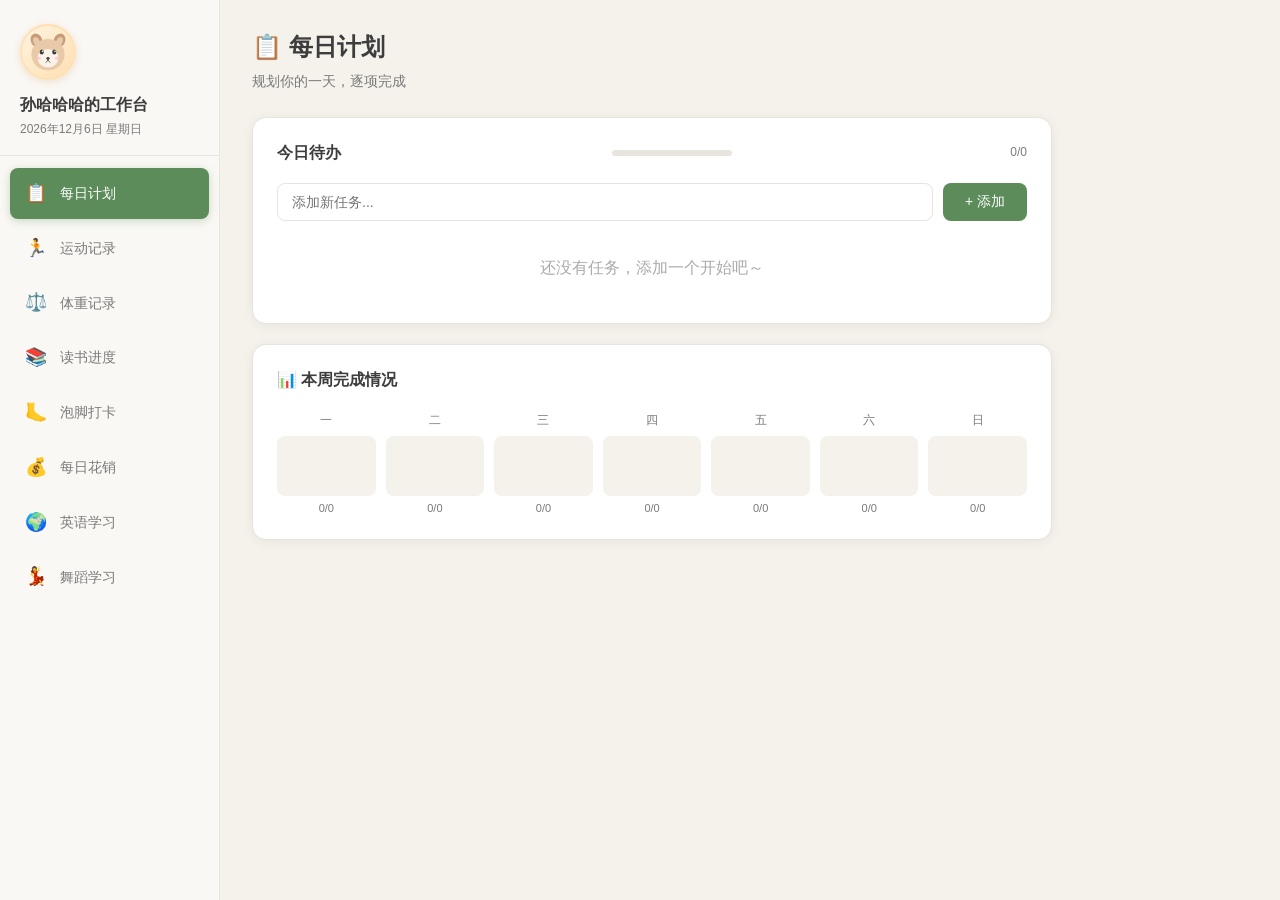
==== index.html @ b66e61d7 "🎉 孙哈哈的个人工作台 - 初始部署" ====
<!DOCTYPE html>
<html lang="zh-CN">
<head>
    <meta charset="UTF-8">
    <meta name="viewport" content="width=device-width, initial-scale=1.0">
    <meta name="theme-color" content="#5B8C5A">
    <meta name="apple-mobile-web-app-capable" content="yes">
    <meta name="apple-mobile-web-app-status-bar-style" content="default">
    <meta name="apple-mobile-web-app-title" content="孙哈哈">
    <link rel="manifest" href="manifest.json?v=4">
    <link rel="apple-touch-icon" href="[data-uri]">
    <link rel="icon" href="favicon.svg?v=4">
    <title>Workbench 孙哈哈</title>
    <link rel="stylesheet" href="style.css?v=4">
</head>
<body>
    <script>
        // 注册 Service Worker
        if ('serviceWorker' in navigator) {
            navigator.serviceWorker.register('/sw.js?v=4')
                .then(reg => console.log('SW registered'))
                .catch(err => console.log('SW error', err));
        }
    </script>
    <div class="app">
        <!-- 左侧导航 -->
        <aside class="sidebar">
            <div class="sidebar-header">
                <div class="avatar">
                    <svg viewBox="0 0 100 100" xmlns="http://www.w3.org/2000/svg" class="avatar-svg">
                        <!-- 耳朵 -->
                        <ellipse cx="28" cy="28" rx="11" ry="14" fill="#C89B7B" transform="rotate(-25 28 28)"/>
                        <ellipse cx="72" cy="28" rx="11" ry="14" fill="#C89B7B" transform="rotate(25 72 28)"/>
                        <ellipse cx="28" cy="30" rx="6" ry="9" fill="#E8C9A8" transform="rotate(-25 28 30)"/>
                        <ellipse cx="72" cy="30" rx="6" ry="9" fill="#E8C9A8" transform="rotate(25 72 30)"/>
                        <!-- 脸 -->
                        <ellipse cx="50" cy="55" rx="32" ry="30" fill="#E8C9A8"/>
                        <!-- 脸颊白毛 -->
                        <ellipse cx="50" cy="62" rx="20" ry="18" fill="#FBF3EA"/>
                        <!-- 眼睛 -->
                        <ellipse cx="38" cy="50" rx="4" ry="5" fill="#3D3D3D"/>
                        <ellipse cx="62" cy="50" rx="4" ry="5" fill="#3D3D3D"/>
                        <circle cx="39.5" cy="48.5" r="1.5" fill="#FFFFFF"/>
                        <circle cx="63.5" cy="48.5" r="1.5" fill="#FFFFFF"/>
                        <!-- 腮红 -->
                        <ellipse cx="32" cy="62" rx="5" ry="3" fill="#FFB6B6" opacity="0.6"/>
                        <ellipse cx="68" cy="62" rx="5" ry="3" fill="#FFB6B6" opacity="0.6"/>
                        <!-- 鼻子 -->
                        <ellipse cx="50" cy="62" rx="3" ry="2.5" fill="#3D3D3D"/>
                        <!-- 嘴 -->
                        <path d="M 50 64 Q 50 68 46 70" stroke="#3D3D3D" stroke-width="1.5" fill="none" stroke-linecap="round"/>
                        <path d="M 50 64 Q 50 68 54 70" stroke="#3D3D3D" stroke-width="1.5" fill="none" stroke-linecap="round"/>
                    </svg>
                </div>
                <div class="user-info">
                    <div class="user-name">孙哈哈哈的工作台</div>
                    <div class="user-date" id="currentDate"></div>
                </div>
            </div>
            <nav class="nav-menu">
                <a href="#" class="nav-item active" data-page="daily-plan">
                    <span class="nav-icon">📋</span>
                    <span class="nav-text">每日计划</span>
                </a>
                <a href="#" class="nav-item" data-page="exercise">
                    <span class="nav-icon">🏃</span>
                    <span class="nav-text">运动记录</span>
                </a>
                <a href="#" class="nav-item" data-page="weight">
                    <span class="nav-icon">⚖️</span>
                    <span class="nav-text">体重记录</span>
                </a>
                <a href="#" class="nav-item" data-page="reading">
                    <span class="nav-icon">📚</span>
                    <span class="nav-text">读书进度</span>
                </a>
                <a href="#" class="nav-item" data-page="footbath">
                    <span class="nav-icon">🦶</span>
                    <span class="nav-text">泡脚打卡</span>
                </a>
                <a href="#" class="nav-item" data-page="expense">
                    <span class="nav-icon">💰</span>
                    <span class="nav-text">每日花销</span>
                </a>
                <a href="#" class="nav-item" data-page="english">
                    <span class="nav-icon">🌍</span>
                    <span class="nav-text">英语学习</span>
                </a>
                <a href="#" class="nav-item" data-page="dance">
                    <span class="nav-icon">💃</span>
                    <span class="nav-text">舞蹈学习</span>
                </a>
            </nav>
        </aside>

        <!-- 右侧内容区 -->
        <main class="main-content">
            <!-- 每日计划 -->
            <section class="page active" id="daily-plan">
                <div class="page-header">
                    <h1>📋 每日计划</h1>
                    <p class="page-desc">规划你的一天，逐项完成</p>
                </div>
                <div class="card">
                    <div class="card-header">
                        <h3>今日待办</h3>
                        <div class="progress-bar">
                            <div class="progress-fill" id="planProgress"></div>
                        </div>
                        <span class="progress-text" id="planProgressText">0/0</span>
                    </div>
                    <div class="todo-input-row">
                        <input type="text" id="todoInput" placeholder="添加新任务..." maxlength="50">
                        <button class="btn btn-primary" onclick="addTodo()">+ 添加</button>
                    </div>
                    <ul class="todo-list" id="todoList"></ul>
                </div>
                <div class="card">
                    <div class="card-header">
                        <h3>📊 本周完成情况</h3>
                    </div>
                    <div class="week-stats" id="weekStats"></div>
                </div>
            </section>

            <!-- 运动记录 -->
            <section class="page" id="exercise">
                <div class="page-header">
                    <h1>🏃 运动记录</h1>
                    <p class="page-desc">记录每天的运动，保持健康活力</p>
                </div>
                <div class="card">
                    <div class="card-header">
                        <h3>今日运动</h3>
                    </div>
                    <div class="form-row">
                        <div class="form-group">
                            <label>运动类型</label>
                            <select id="exerciseType">
                                <option value="跑步">跑步</option>
                                <option value="瑜伽">瑜伽</option>
                                <option value="游泳">游泳</option>
                                <option value="骑行">骑行</option>
                                <option value="健身">健身</option>
                                <option value="跳绳">跳绳</option>
                                <option value="散步">散步</option>
                                <option value="其他">其他</option>
                            </select>
                        </div>
                        <div class="form-group">
                            <label>时长（分钟）</label>
                            <input type="number" id="exerciseDuration" min="1" placeholder="30">
                        </div>
                    </div>
                    <div class="form-group">
                        <label>备注</label>
                        <input type="text" id="exerciseNote" placeholder="可选：记录感受或距离...">
                    </div>
                    <button class="btn btn-primary" onclick="addExercise()">记录运动</button>
                </div>
                <div class="card">
                    <div class="card-header">
                        <h3>近期记录</h3>
                    </div>
                    <div class="exercise-list" id="exerciseList"></div>
                </div>
                <div class="card">
                    <div class="card-header">
                        <h3>📈 本周运动统计</h3>
                    </div>
                    <div class="exercise-stats" id="exerciseStats"></div>
                </div>
            </section>

            <!-- 体重记录 -->
            <section class="page" id="weight">
                <div class="page-header">
                    <h1>⚖️ 体重记录</h1>
                    <p class="page-desc">早晚体重记录，关注身体变化</p>
                </div>
                <div class="card">
                    <div class="card-header">
                        <h3>今日体重</h3>
                    </div>
                    <div class="form-row">
                        <div class="form-group">
                            <label>早晨体重（kg）</label>
                            <input type="number" id="morningWeight" step="0.1" placeholder="如：55.5">
                        </div>
                        <div class="form-group">
                            <label>晚上体重（kg）</label>
                            <input type="number" id="eveningWeight" step="0.1" placeholder="如：56.2">
                        </div>
                    </div>
                    <button class="btn btn-primary" onclick="saveWeight()">保存记录</button>
                    <div class="weight-diff" id="weightDiff"></div>
                </div>
                <div class="card">
                    <div class="card-header">
                        <h3>📉 体重趋势（近7天）</h3>
                    </div>
                    <div class="weight-chart" id="weightChart"></div>
                </div>
                <div class="card">
                    <div class="card-header">
                        <h3>历史记录</h3>
                    </div>
                    <div class="weight-list" id="weightList"></div>
                </div>
            </section>

            <!-- 读书进度 -->
            <section class="page" id="reading">
                <div class="page-header">
                    <h1>📚 读书进度</h1>
                    <p class="page-desc">记录阅读进度，养成阅读习惯</p>
                </div>
                <div class="card">
                    <div class="card-header">
                        <h3>添加/更新书籍</h3>
                    </div>
                    <div class="form-group">
                        <label>书名</label>
                        <input type="text" id="bookName" placeholder="输入书名...">
                    </div>
                    <div class="form-row">
                        <div class="form-group">
                            <label>当前页数</label>
                            <input type="number" id="bookCurrent" min="0" placeholder="0">
                        </div>
                        <div class="form-group">
                            <label>总页数</label>
                            <input type="number" id="bookTotal" min="1" placeholder="300">
                        </div>
                    </div>
                    <button class="btn btn-primary" onclick="addBook()">保存书籍</button>
                </div>
                <div class="card">
                    <div class="card-header">
                        <h3>我的书架</h3>
                    </div>
                    <div class="book-list" id="bookList"></div>
                </div>
            </section>

            <!-- 泡脚打卡 -->
            <section class="page" id="footbath">
                <div class="page-header">
                    <h1>🦶 泡脚打卡</h1>
                    <p class="page-desc">每天泡脚，温暖身心</p>
                </div>
                <div class="card footbath-card">
                    <div class="footbath-status" id="footbathStatus">
                        <div class="footbath-icon">🦶</div>
                        <div class="footbath-text">今日还未泡脚</div>
                        <div class="footbath-streak" id="footbathStreak">连续打卡 0 天</div>
                    </div>
                    <button class="btn btn-large btn-primary" id="footbathBtn" onclick="toggleFootbath()">
                        打卡泡脚
                    </button>
                </div>
                <div class="card">
                    <div class="card-header">
                        <h3>📅 本月打卡日历</h3>
                    </div>
                    <div class="calendar" id="footbathCalendar"></div>
                </div>
            </section>

            <!-- 每日花销 -->
            <section class="page" id="expense">
                <div class="page-header">
                    <h1>💰 每日花销</h1>
                    <p class="page-desc">记录每一笔支出，合理规划财务</p>
                </div>
                <div class="card">
                    <div class="card-header">
                        <h3>记一笔</h3>
                    </div>
                    <div class="form-row">
                        <div class="form-group">
                            <label>金额（元）</label>
                            <input type="number" id="expenseAmount" step="0.01" placeholder="0.00">
                        </div>
                        <div class="form-group">
                            <label>分类</label>
                            <select id="expenseCategory">
                                <option value="餐饮">餐饮</option>
                                <option value="交通">交通</option>
                                <option value="购物">购物</option>
                                <option value="娱乐">娱乐</option>
                                <option value="学习">学习</option>
                                <option value="医疗">医疗</option>
                                <option value="其他">其他</option>
                            </select>
                        </div>
                    </div>
                    <div class="form-group">
                        <label>备注</label>
                        <input type="text" id="expenseNote" placeholder="可选：描述这笔支出...">
                    </div>
                    <button class="btn btn-primary" onclick="addExpense()">添加支出</button>
                </div>
                <div class="card">
                    <div class="card-header">
                        <h3>今日汇总</h3>
                        <span class="total-amount" id="todayTotal">¥0.00</span>
                    </div>
                    <div class="expense-list" id="expenseList"></div>
                </div>
                <div class="card">
                    <div class="card-header">
                        <h3>📊 分类统计</h3>
                    </div>
                    <div class="expense-stats" id="expenseStats"></div>
                </div>
            </section>

            <!-- 英语学习 -->
            <section class="page" id="english">
                <div class="page-header">
                    <h1>🌍 英语学习</h1>
                    <p class="page-desc">每天十句日常用语，日积月累</p>
                </div>
                <div class="card">
                    <div class="card-header">
                        <h3>今日十句</h3>
                        <span class="date-tag" id="englishDate"></span>
                    </div>
                    <div class="english-sentences" id="englishSentences"></div>
                    <button class="btn btn-secondary" onclick="refreshEnglish()">🔄 换一批</button>
                </div>
                <div class="card">
                    <div class="card-header">
                        <h3>📖 学习记录</h3>
                    </div>
                    <div class="english-history" id="englishHistory"></div>
                </div>
            </section>

            <!-- 舞蹈学习 -->
            <section class="page" id="dance">
                <div class="page-header">
                    <h1>💃 舞蹈学习</h1>
                    <p class="page-desc">记录舞蹈练习，见证进步</p>
                </div>
                <div class="card">
                    <div class="card-header">
                        <h3>添加练习记录</h3>
                    </div>
                    <div class="form-group">
                        <label>舞蹈名称</label>
                        <input type="text" id="danceName" placeholder="如：爵士舞基础、韩舞《XXX》...">
                    </div>
                    <div class="form-row">
                        <div class="form-group">
                            <label>练习时长（分钟）</label>
                            <input type="number" id="danceDuration" min="1" placeholder="60">
                        </div>
                        <div class="form-group">
                            <label>掌握程度</label>
                            <select id="danceLevel">
                                <option value="初学">初学</option>
                                <option value="熟悉">熟悉</option>
                                <option value="熟练">熟练</option>
                                <option value="精通">精通</option>
                            </select>
                        </div>
                    </div>
                    <div class="form-group">
                        <label>学习内容/备注</label>
                        <textarea id="danceContent" rows="3" placeholder="记录今天练习的具体内容、难点、心得..."></textarea>
                    </div>
                    <button class="btn btn-primary" onclick="addDance()">保存记录</button>
                </div>
                <div class="card">
                    <div class="card-header">
                        <h3>练习记录</h3>
                    </div>
                    <div class="dance-list" id="danceList"></div>
                </div>
                <div class="card">
                    <div class="card-header">
                        <h3>📈 统计</h3>
                    </div>
                    <div class="dance-stats" id="danceStats"></div>
                </div>
            </section>
        </main>
    </div>

    <script src="app.js"></script>
</body>
</html>
---- style.css ----
/* ===== 基础重置与变量 ===== */
:root {
    --primary: #5B8C5A;
    --primary-light: #7AAF79;
    --primary-dark: #4A7249;
    --secondary: #8B7E74;
    --accent: #D4A574;
    --bg: #F5F1EB;
    --card-bg: #FFFFFF;
    --sidebar-bg: #FAF8F5;
    --text: #3D3D3D;
    --text-light: #7A7A7A;
    --border: #E8E4DE;
    --shadow: 0 2px 12px rgba(0,0,0,0.06);
    --radius: 14px;
    --radius-sm: 8px;
    --transition: all 0.25s ease;
}

* {
    margin: 0;
    padding: 0;
    box-sizing: border-box;
}

body {
    font-family: -apple-system, BlinkMacSystemFont, 'Segoe UI', 'PingFang SC', 'Hiragino Sans GB', 'Microsoft YaHei', sans-serif;
    background: var(--bg);
    color: var(--text);
    line-height: 1.6;
    overflow: hidden;
}

/* ===== 布局 ===== */
.app {
    display: flex;
    height: 100vh;
    width: 100vw;
}

/* ===== 侧边栏 ===== */
.sidebar {
    width: 220px;
    background: var(--sidebar-bg);
    border-right: 1px solid var(--border);
    display: flex;
    flex-direction: column;
    flex-shrink: 0;
}

.sidebar-header {
    padding: 24px 20px 16px;
    border-bottom: 1px solid var(--border);
}

.avatar {
    width: 56px;
    height: 56px;
    border-radius: 50%;
    background: linear-gradient(135deg, #FFF3E0, #FFE0B2);
    display: flex;
    align-items: center;
    justify-content: center;
    margin-bottom: 12px;
    overflow: hidden;
    border: 2px solid #FFE0B2;
    box-shadow: 0 2px 8px rgba(212, 165, 116, 0.3);
}

.avatar-svg {
    width: 100%;
    height: 100%;
}

.user-name {
    font-size: 16px;
    font-weight: 600;
    color: var(--text);
}

.user-date {
    font-size: 12px;
    color: var(--text-light);
    margin-top: 2px;
}

.nav-menu {
    padding: 12px 10px;
    display: flex;
    flex-direction: column;
    gap: 4px;
    overflow-y: auto;
}

.nav-item {
    display: flex;
    align-items: center;
    gap: 12px;
    padding: 11px 14px;
    border-radius: var(--radius-sm);
    text-decoration: none;
    color: var(--text-light);
    font-size: 14px;
    transition: var(--transition);
    cursor: pointer;
}

.nav-item:hover {
    background: rgba(91, 140, 90, 0.08);
    color: var(--primary);
}

.nav-item.active {
    background: var(--primary);
    color: white;
    box-shadow: 0 2px 8px rgba(91, 140, 90, 0.3);
}

.nav-icon {
    font-size: 18px;
    width: 24px;
    text-align: center;
}

/* ===== 主内容区 ===== */
.main-content {
    flex: 1;
    overflow-y: auto;
    padding: 28px 32px;
}

.page {
    display: none;
    max-width: 800px;
    animation: fadeIn 0.3s ease;
}

.page.active {
    display: block;
}

@keyframes fadeIn {
    from { opacity: 0; transform: translateY(8px); }
    to { opacity: 1; transform: translateY(0); }
}

.page-header {
    margin-bottom: 24px;
}

.page-header h1 {
    font-size: 24px;
    font-weight: 700;
    color: var(--text);
    margin-bottom: 4px;
}

.page-desc {
    font-size: 14px;
    color: var(--text-light);
}

/* ===== 卡片 ===== */
.card {
    background: var(--card-bg);
    border-radius: var(--radius);
    padding: 22px 24px;
    margin-bottom: 20px;
    box-shadow: var(--shadow);
    border: 1px solid var(--border);
}

.card-header {
    display: flex;
    align-items: center;
    justify-content: space-between;
    margin-bottom: 18px;
}

.card-header h3 {
    font-size: 16px;
    font-weight: 600;
    color: var(--text);
}

/* ===== 表单 ===== */
.form-row {
    display: flex;
    gap: 16px;
    margin-bottom: 14px;
}

.form-row .form-group {
    flex: 1;
    margin-bottom: 0;
}

.form-group {
    margin-bottom: 14px;
}

.form-group label {
    display: block;
    font-size: 13px;
    font-weight: 500;
    color: var(--text-light);
    margin-bottom: 6px;
}

.form-group input,
.form-group select,
.form-group textarea {
    width: 100%;
    padding: 10px 14px;
    border: 1px solid var(--border);
    border-radius: var(--radius-sm);
    font-size: 14px;
    color: var(--text);
    background: var(--card-bg);
    transition: var(--transition);
    font-family: inherit;
}

.form-group input:focus,
.form-group select:focus,
.form-group textarea:focus {
    outline: none;
    border-color: var(--primary);
    box-shadow: 0 0 0 3px rgba(91, 140, 90, 0.1);
}

.form-group textarea {
    resize: vertical;
    min-height: 80px;
}

/* ===== 按钮 ===== */
.btn {
    padding: 10px 22px;
    border: none;
    border-radius: var(--radius-sm);
    font-size: 14px;
    font-weight: 500;
    cursor: pointer;
    transition: var(--transition);
    font-family: inherit;
}

.btn-primary {
    background: var(--primary);
    color: white;
}

.btn-primary:hover {
    background: var(--primary-dark);
    transform: translateY(-1px);
    box-shadow: 0 4px 12px rgba(91, 140, 90, 0.3);
}

.btn-secondary {
    background: var(--bg);
    color: var(--text);
    border: 1px solid var(--border);
}

.btn-secondary:hover {
    background: var(--border);
}

.btn-large {
    padding: 14px 36px;
    font-size: 16px;
}

/* ===== 进度条 ===== */
.progress-bar {
    width: 120px;
    height: 6px;
    background: var(--border);
    border-radius: 3px;
    overflow: hidden;
}

.progress-fill {
    height: 100%;
    background: linear-gradient(90deg, var(--primary-light), var(--primary));
    border-radius: 3px;
    transition: width 0.4s ease;
}

.progress-text {
    font-size: 12px;
    color: var(--text-light);
    margin-left: 8px;
}

/* ===== 待办清单 ===== */
.todo-input-row {
    display: flex;
    gap: 10px;
    margin-bottom: 14px;
}

.todo-input-row input {
    flex: 1;
    padding: 10px 14px;
    border: 1px solid var(--border);
    border-radius: var(--radius-sm);
    font-size: 14px;
}

.todo-input-row input:focus {
    outline: none;
    border-color: var(--primary);
}

.todo-list {
    list-style: none;
}

.todo-item {
    display: flex;
    align-items: center;
    gap: 12px;
    padding: 12px 0;
    border-bottom: 1px solid var(--border);
    transition: var(--transition);
}

.todo-item:last-child {
    border-bottom: none;
}

.todo-item:hover {
    background: rgba(91, 140, 90, 0.02);
}

.todo-check {
    width: 20px;
    height: 20px;
    border: 2px solid var(--border);
    border-radius: 50%;
    cursor: pointer;
    display: flex;
    align-items: center;
    justify-content: center;
    transition: var(--transition);
    flex-shrink: 0;
}

.todo-check:hover {
    border-color: var(--primary);
}

.todo-check.checked {
    background: var(--primary);
    border-color: var(--primary);
}

.todo-check.checked::after {
    content: '✓';
    color: white;
    font-size: 12px;
}

.todo-text {
    flex: 1;
    font-size: 14px;
    transition: var(--transition);
}

.todo-text.done {
    text-decoration: line-through;
    color: var(--text-light);
}

.todo-delete {
    color: #C0392B;
    cursor: pointer;
    font-size: 18px;
    opacity: 0;
    transition: var(--transition);
}

.todo-item:hover .todo-delete {
    opacity: 1;
}

/* ===== 周统计 ===== */
.week-stats {
    display: flex;
    gap: 10px;
    justify-content: space-between;
}

.week-day {
    text-align: center;
    flex: 1;
}

.week-day-label {
    font-size: 12px;
    color: var(--text-light);
    margin-bottom: 6px;
}

.week-day-bar {
    width: 100%;
    height: 60px;
    background: var(--bg);
    border-radius: var(--radius-sm);
    position: relative;
    overflow: hidden;
}

.week-day-fill {
    position: absolute;
    bottom: 0;
    left: 0;
    right: 0;
    background: linear-gradient(to top, var(--primary), var(--primary-light));
    border-radius: 0 0 var(--radius-sm) var(--radius-sm);
    transition: height 0.5s ease;
}

.week-day-fill.today {
    background: linear-gradient(to top, var(--accent), #E8C9A0);
}

.week-day-value {
    font-size: 11px;
    color: var(--text-light);
    margin-top: 4px;
}

/* ===== 运动记录 ===== */
.exercise-list {
    display: flex;
    flex-direction: column;
    gap: 10px;
}

.exercise-item {
    display: flex;
    align-items: center;
    justify-content: space-between;
    padding: 12px 14px;
    background: var(--bg);
    border-radius: var(--radius-sm);
    font-size: 14px;
}

.exercise-item-info {
    display: flex;
    align-items: center;
    gap: 10px;
}

.exercise-item-type {
    font-weight: 600;
    color: var(--primary);
}

.exercise-item-note {
    color: var(--text-light);
    font-size: 12px;
}

.exercise-item-time {
    color: var(--text-light);
    font-size: 12px;
}

.exercise-stats {
    display: flex;
    gap: 16px;
    flex-wrap: wrap;
}

.stat-pill {
    display: flex;
    align-items: center;
    gap: 8px;
    padding: 8px 14px;
    background: var(--bg);
    border-radius: 20px;
    font-size: 13px;
}

.stat-pill-value {
    font-weight: 600;
    color: var(--primary);
}

/* ===== 体重 ===== */
.weight-diff {
    margin-top: 14px;
    padding: 12px 16px;
    background: var(--bg);
    border-radius: var(--radius-sm);
    font-size: 14px;
    display: none;
}

.weight-diff.show {
    display: block;
}

.weight-chart {
    display: flex;
    align-items: flex-end;
    gap: 8px;
    height: 160px;
    padding: 10px 0;
}

.weight-bar {
    flex: 1;
    display: flex;
    flex-direction: column;
    align-items: center;
    gap: 6px;
}

.weight-bar-morning,
.weight-bar-evening {
    width: 100%;
    border-radius: 4px 4px 0 0;
    transition: height 0.5s ease;
    min-height: 4px;
}

.weight-bar-morning {
    background: linear-gradient(to top, var(--primary), var(--primary-light));
}

.weight-bar-evening {
    background: linear-gradient(to top, var(--accent), #E8C9A0);
}

.weight-bar-label {
    font-size: 11px;
    color: var(--text-light);
    text-align: center;
}

.weight-list {
    display: flex;
    flex-direction: column;
    gap: 8px;
}

.weight-item {
    display: flex;
    justify-content: space-between;
    align-items: center;
    padding: 10px 14px;
    background: var(--bg);
    border-radius: var(--radius-sm);
    font-size: 14px;
}

.weight-item-values {
    display: flex;
    gap: 16px;
}

.weight-item-values span {
    color: var(--text-light);
    font-size: 13px;
}

.weight-item-values span strong {
    color: var(--text);
}

/* ===== 读书 ===== */
.book-list {
    display: flex;
    flex-direction: column;
    gap: 14px;
}

.book-item {
    padding: 16px;
    background: var(--bg);
    border-radius: var(--radius-sm);
}

.book-item-header {
    display: flex;
    justify-content: space-between;
    align-items: center;
    margin-bottom: 10px;
}

.book-item-name {
    font-weight: 600;
    font-size: 15px;
}

.book-item-progress-text {
    font-size: 13px;
    color: var(--primary);
    font-weight: 600;
}

.book-progress-bar {
    width: 100%;
    height: 8px;
    background: var(--border);
    border-radius: 4px;
    overflow: hidden;
    margin-bottom: 8px;
}

.book-progress-fill {
    height: 100%;
    background: linear-gradient(90deg, var(--primary), var(--primary-light));
    border-radius: 4px;
    transition: width 0.5s ease;
}

.book-item-pages {
    font-size: 12px;
    color: var(--text-light);
}

/* ===== 泡脚 ===== */
.footbath-card {
    text-align: center;
    padding: 36px 24px;
}

.footbath-status {
    margin-bottom: 24px;
}

.footbath-icon {
    font-size: 64px;
    margin-bottom: 12px;
    transition: var(--transition);
}

.footbath-icon.done {
    animation: bounce 0.5s ease;
}

@keyframes bounce {
    0%, 100% { transform: scale(1); }
    50% { transform: scale(1.2); }
}

.footbath-text {
    font-size: 18px;
    font-weight: 600;
    color: var(--text);
    margin-bottom: 8px;
}

.footbath-streak {
    font-size: 14px;
    color: var(--accent);
    font-weight: 500;
}

.calendar {
    display: grid;
    grid-template-columns: repeat(7, 1fr);
    gap: 8px;
}

.calendar-header {
    text-align: center;
    font-size: 12px;
    color: var(--text-light);
    font-weight: 500;
    padding: 4px;
}

.calendar-day {
    aspect-ratio: 1;
    display: flex;
    align-items: center;
    justify-content: center;
    border-radius: var(--radius-sm);
    font-size: 13px;
    background: var(--bg);
    color: var(--text);
}

.calendar-day.done {
    background: var(--primary);
    color: white;
    font-weight: 600;
}

.calendar-day.today {
    border: 2px solid var(--accent);
}

.calendar-day.other-month {
    color: var(--border);
}

/* ===== 花销 ===== */
.total-amount {
    font-size: 20px;
    font-weight: 700;
    color: var(--primary);
}

.expense-list {
    display: flex;
    flex-direction: column;
    gap: 8px;
}

.expense-item {
    display: flex;
    justify-content: space-between;
    align-items: center;
    padding: 10px 14px;
    background: var(--bg);
    border-radius: var(--radius-sm);
    font-size: 14px;
}

.expense-item-left {
    display: flex;
    align-items: center;
    gap: 10px;
}

.expense-category-tag {
    padding: 3px 10px;
    border-radius: 12px;
    font-size: 12px;
    font-weight: 500;
}

.tag-餐饮 { background: #FFF3E0; color: #E65100; }
.tag-交通 { background: #E3F2FD; color: #1565C0; }
.tag-购物 { background: #F3E5F5; color: #7B1FA2; }
.tag-娱乐 { background: #E8F5E9; color: #2E7D32; }
.tag-学习 { background: #E0F7FA; color: #00838F; }
.tag-医疗 { background: #FFEBEE; color: #C62828; }
.tag-其他 { background: #F5F5F5; color: #616161; }

.expense-item-amount {
    font-weight: 600;
    color: var(--text);
}

.expense-stats {
    display: flex;
    flex-direction: column;
    gap: 10px;
}

.expense-stat-item {
    display: flex;
    align-items: center;
    gap: 12px;
}

.expense-stat-bar {
    flex: 1;
    height: 10px;
    background: var(--bg);
    border-radius: 5px;
    overflow: hidden;
}

.expense-stat-fill {
    height: 100%;
    border-radius: 5px;
    transition: width 0.5s ease;
}

.expense-stat-label {
    width: 50px;
    font-size: 13px;
    color: var(--text-light);
}

.expense-stat-value {
    width: 60px;
    text-align: right;
    font-size: 13px;
    font-weight: 600;
}

/* ===== 英语 ===== */
.date-tag {
    font-size: 12px;
    color: var(--text-light);
    background: var(--bg);
    padding: 4px 10px;
    border-radius: 12px;
}

.english-sentences {
    display: flex;
    flex-direction: column;
    gap: 14px;
    margin-bottom: 20px;
}

.english-item {
    padding: 14px 16px;
    background: var(--bg);
    border-radius: var(--radius-sm);
    cursor: pointer;
    transition: var(--transition);
}

.english-item:hover {
    background: rgba(91, 140, 90, 0.08);
}

.english-en {
    font-size: 15px;
    font-weight: 500;
    color: var(--text);
    margin-bottom: 4px;
}

.english-cn {
    font-size: 14px;
    color: var(--text-light);
}

.english-history {
    display: flex;
    flex-direction: column;
    gap: 10px;
}

.english-history-item {
    padding: 10px 14px;
    background: var(--bg);
    border-radius: var(--radius-sm);
    font-size: 13px;
    color: var(--text-light);
}

/* ===== 舞蹈 ===== */
.dance-list {
    display: flex;
    flex-direction: column;
    gap: 12px;
}

.dance-item {
    padding: 16px;
    background: var(--bg);
    border-radius: var(--radius-sm);
}

.dance-item-header {
    display: flex;
    justify-content: space-between;
    align-items: center;
    margin-bottom: 8px;
}

.dance-item-name {
    font-weight: 600;
    font-size: 15px;
}

.dance-item-meta {
    display: flex;
    gap: 12px;
    font-size: 12px;
    color: var(--text-light);
    margin-bottom: 8px;
}

.dance-item-content {
    font-size: 13px;
    color: var(--text-light);
    line-height: 1.5;
}

.dance-level-badge {
    padding: 3px 10px;
    border-radius: 12px;
    font-size: 12px;
    font-weight: 500;
}

.level-初学 { background: #FFF3E0; color: #E65100; }
.level-熟悉 { background: #E3F2FD; color: #1565C0; }
.level-熟练 { background: #E8F5E9; color: #2E7D32; }
.level-精通 { background: #F3E5F5; color: #7B1FA2; }

.dance-stats {
    display: flex;
    gap: 16px;
    flex-wrap: wrap;
}

/* ===== 响应式 ===== */
@media (max-width: 768px) {
    .app {
        flex-direction: column;
    }
    .sidebar {
        width: 100%;
        height: auto;
        max-height: 60px;
        overflow: hidden;
    }
    .sidebar-header {
        display: none;
    }
    .nav-menu {
        flex-direction: row;
        overflow-x: auto;
        padding: 8px;
    }
    .nav-item {
        white-space: nowrap;
        padding: 8px 12px;
    }
    .nav-text {
        display: none;
    }
    .main-content {
        padding: 16px;
    }
    .form-row {
        flex-direction: column;
        gap: 0;
    }
    .week-stats {
        gap: 4px;
    }
    .calendar {
        gap: 4px;
    }
}
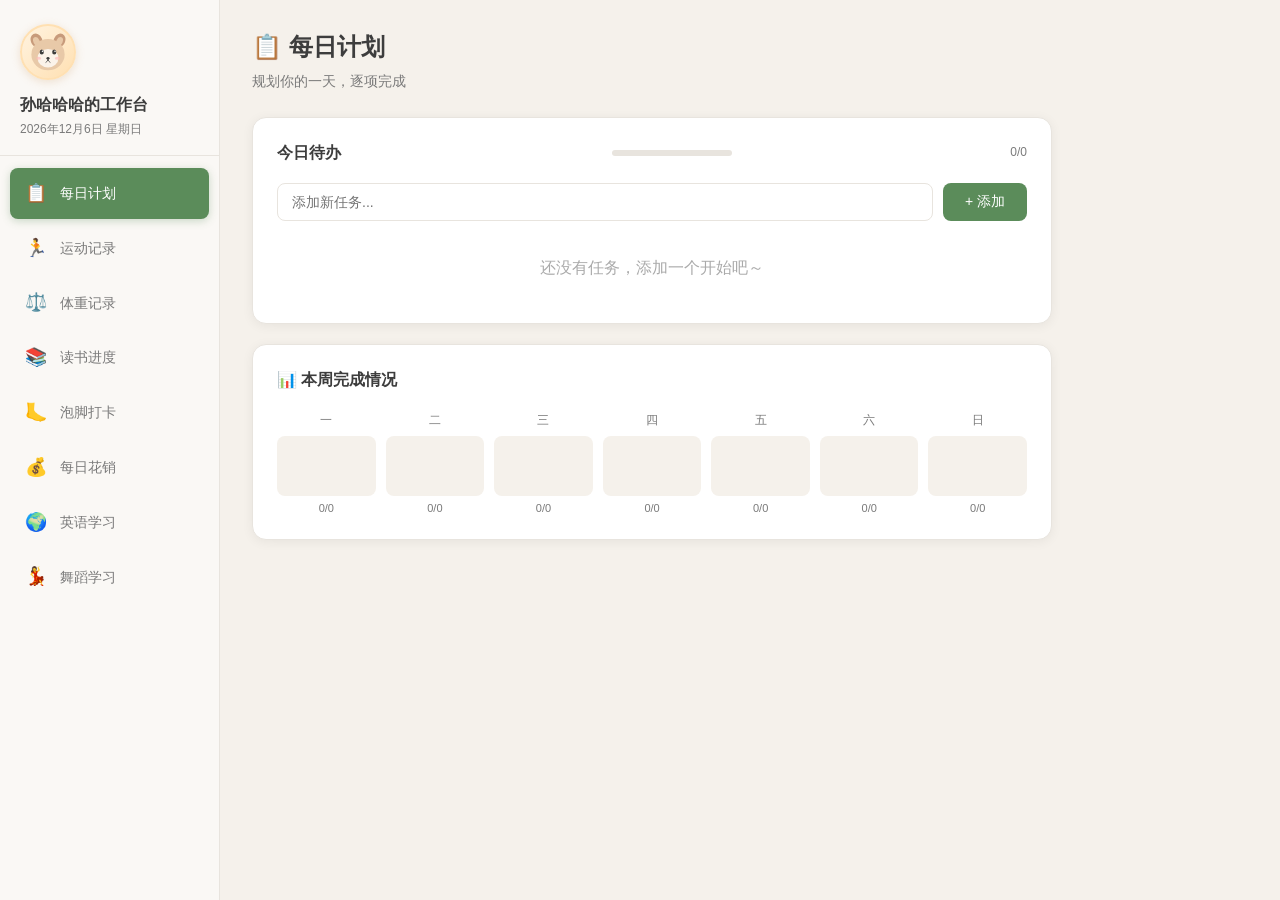
==== commit 11fd52ed: "🔧 修复 GitHub Pages 子目录路径问题 - 新增 .github/workflows/deploy.yml 部署工作流 - sw.js: 缓存路径改为相对路径(./),升级到 v5 - m" ====
--- a/index.html
+++ b/index.html
@@ -7,18 +7,20 @@
     <meta name="apple-mobile-web-app-capable" content="yes">
     <meta name="apple-mobile-web-app-status-bar-style" content="default">
     <meta name="apple-mobile-web-app-title" content="孙哈哈">
-    <link rel="manifest" href="manifest.json?v=4">
+    <link rel="manifest" href="manifest.json?v=5">
     <link rel="apple-touch-icon" href="[data-uri]">
-    <link rel="icon" href="favicon.svg?v=4">
+    <link rel="icon" href="favicon.svg?v=5">
     <title>Workbench 孙哈哈</title>
-    <link rel="stylesheet" href="style.css?v=4">
+    <link rel="stylesheet" href="style.css?v=5">
 </head>
 <body>
     <script>
-        // 注册 Service Worker
+        // 注册 Service Worker(使用相对路径,适配 GitHub Pages 子目录)
+        // 无论页面位于 /personal-workbench/ 还是 /personal-workbench/index.html
+        // 都能正确定位到同目录下的 sw.js
         if ('serviceWorker' in navigator) {
-            navigator.serviceWorker.register('/sw.js?v=4')
-                .then(reg => console.log('SW registered'))
+            navigator.serviceWorker.register('sw.js?v=5', { scope: './' })
+                .then(reg => console.log('SW registered with scope:', reg.scope))
                 .catch(err => console.log('SW error', err));
         }
     </script>
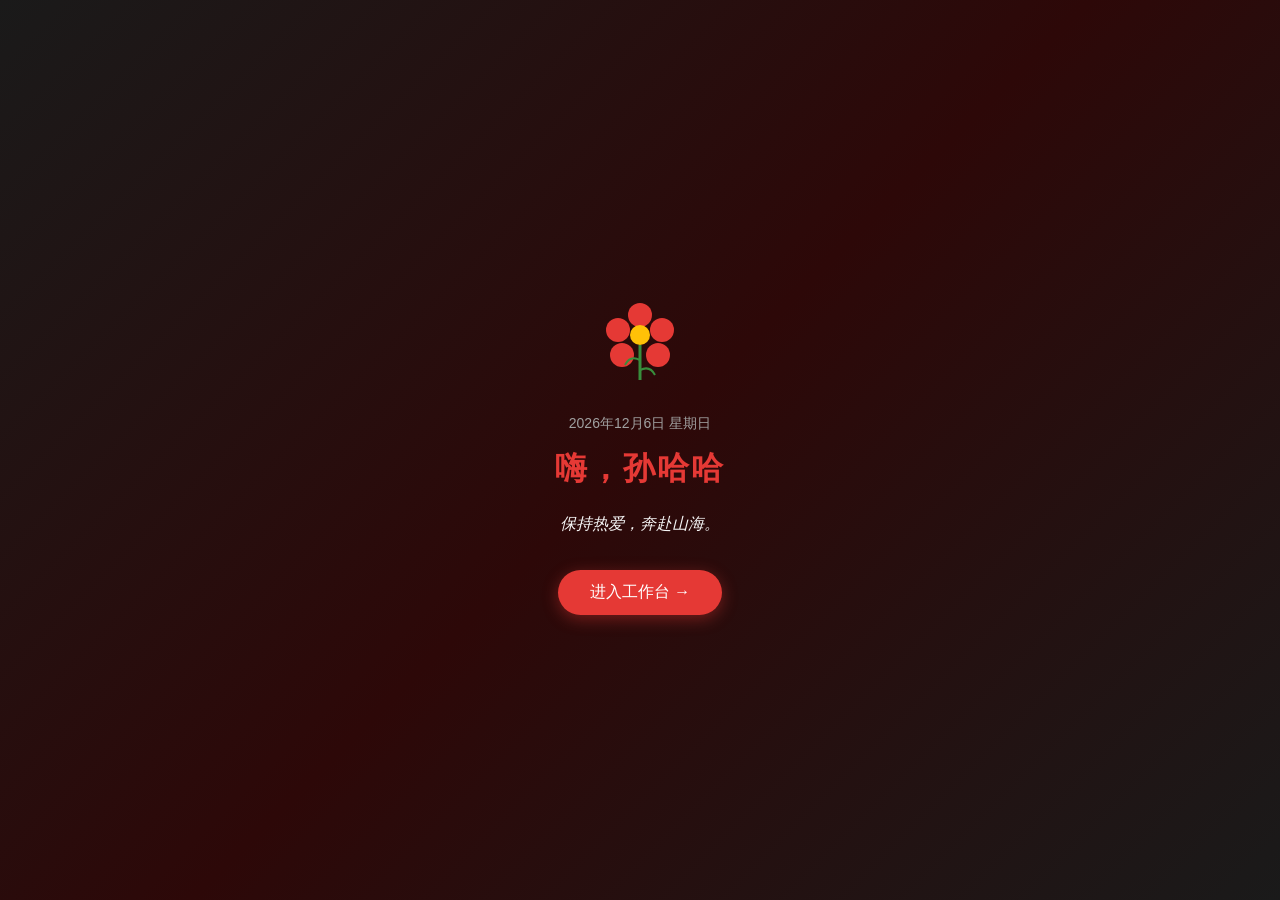
==== commit 6d386354: "🎨 大改版：黑红深色主题 + 开屏页 + 三大新模块 + 手机端左侧栏 - 🎨 全局黑红深色主题（黑底红点缀） - ✨ 开屏页：花朵SVG动画 + 日期问候 + 每日鼓励语 - 📖 读书计划：作者/分" ====
--- a/index.html
+++ b/index.html
@@ -7,19 +7,41 @@
     <meta name="apple-mobile-web-app-capable" content="yes">
     <meta name="apple-mobile-web-app-status-bar-style" content="default">
     <meta name="apple-mobile-web-app-title" content="孙哈哈">
-    <link rel="manifest" href="manifest.json?v=5">
+    <link rel="manifest" href="manifest.json?v=10">
     <link rel="apple-touch-icon" href="[data-uri]">
-    <link rel="icon" href="favicon.svg?v=5">
+    <link rel="icon" href="favicon.svg?v=10">
     <title>Workbench 孙哈哈</title>
-    <link rel="stylesheet" href="style.css?v=5">
+    <link rel="stylesheet" href="style.css?v=10">
 </head>
 <body>
+    <!-- 开屏页 -->
+    <div class="splash" id="splash">
+        <div class="splash-content">
+            <svg viewBox="0 0 100 100" class="splash-flower">
+                <g>
+                    <circle cx="50" cy="30" r="12" fill="#E53935"/>
+                    <circle cx="72" cy="45" r="12" fill="#E53935"/>
+                    <circle cx="68" cy="70" r="12" fill="#E53935"/>
+                    <circle cx="32" cy="70" r="12" fill="#E53935"/>
+                    <circle cx="28" cy="45" r="12" fill="#E53935"/>
+                    <circle cx="50" cy="50" r="10" fill="#FFC107"/>
+                    <path d="M50 60 Q 50 80 50 95" stroke="#388E3C" stroke-width="3" fill="none"/>
+                    <path d="M50 75 Q 40 70 35 80" stroke="#388E3C" stroke-width="2" fill="none"/>
+                    <path d="M50 85 Q 60 80 65 90" stroke="#388E3C" stroke-width="2" fill="none"/>
+                </g>
+            </svg>
+            <div class="splash-date" id="splashDate"></div>
+            <div class="splash-greeting">嗨，孙哈哈</div>
+            <div class="splash-quote" id="splashQuote"></div>
+            <button class="splash-btn" onclick="enterApp()">进入工作台 →</button>
+        </div>
+    </div>
     <script>
         // 注册 Service Worker(使用相对路径,适配 GitHub Pages 子目录)
         // 无论页面位于 /personal-workbench/ 还是 /personal-workbench/index.html
         // 都能正确定位到同目录下的 sw.js
         if ('serviceWorker' in navigator) {
-            navigator.serviceWorker.register('sw.js?v=5', { scope: './' })
+            navigator.serviceWorker.register('sw.js?v=10', { scope: './' })
                 .then(reg => console.log('SW registered with scope:', reg.scope))
                 .catch(err => console.log('SW error', err));
         }
@@ -62,35 +84,47 @@
             <nav class="nav-menu">
                 <a href="#" class="nav-item active" data-page="daily-plan">
                     <span class="nav-icon">📋</span>
-                    <span class="nav-text">每日计划</span>
+                    <span class="nav-text">今日</span>
                 </a>
                 <a href="#" class="nav-item" data-page="exercise">
                     <span class="nav-icon">🏃</span>
-                    <span class="nav-text">运动记录</span>
+                    <span class="nav-text">运动</span>
                 </a>
                 <a href="#" class="nav-item" data-page="weight">
                     <span class="nav-icon">⚖️</span>
-                    <span class="nav-text">体重记录</span>
+                    <span class="nav-text">体重</span>
                 </a>
                 <a href="#" class="nav-item" data-page="reading">
-                    <span class="nav-icon">📚</span>
-                    <span class="nav-text">读书进度</span>
+                    <span class="nav-icon">📖</span>
+                    <span class="nav-text">读书</span>
+                </a>
+                <a href="#" class="nav-item" data-page="podcast">
+                    <span class="nav-icon">🎙️</span>
+                    <span class="nav-text">播客</span>
+                </a>
+                <a href="#" class="nav-item" data-page="cantonese">
+                    <span class="nav-icon">🗣️</span>
+                    <span class="nav-text">粤语</span>
                 </a>
                 <a href="#" class="nav-item" data-page="footbath">
                     <span class="nav-icon">🦶</span>
-                    <span class="nav-text">泡脚打卡</span>
+                    <span class="nav-text">泡脚</span>
+                </a>
+                <a href="#" class="nav-item" data-page="work">
+                    <span class="nav-icon">💼</span>
+                    <span class="nav-text">工作</span>
                 </a>
                 <a href="#" class="nav-item" data-page="expense">
                     <span class="nav-icon">💰</span>
-                    <span class="nav-text">每日花销</span>
+                    <span class="nav-text">账本</span>
                 </a>
                 <a href="#" class="nav-item" data-page="english">
                     <span class="nav-icon">🌍</span>
-                    <span class="nav-text">英语学习</span>
+                    <span class="nav-text">英语</span>
                 </a>
                 <a href="#" class="nav-item" data-page="dance">
                     <span class="nav-icon">💃</span>
-                    <span class="nav-text">舞蹈学习</span>
+                    <span class="nav-text">舞蹈</span>
                 </a>
             </nav>
         </aside>
@@ -178,23 +212,35 @@
             <section class="page" id="weight">
                 <div class="page-header">
                     <h1>⚖️ 体重记录</h1>
-                    <p class="page-desc">早晚体重记录，关注身体变化</p>
-                </div>
-                <div class="card">
-                    <div class="card-header">
-                        <h3>今日体重</h3>
+                    <p class="page-desc">早晚体重分开记录，关注身体变化</p>
+                </div>
+                <div class="card">
+                    <div class="card-header">
+                        <h3>🌅 记录晨重</h3>
                     </div>
                     <div class="form-row">
                         <div class="form-group">
                             <label>早晨体重（kg）</label>
                             <input type="number" id="morningWeight" step="0.1" placeholder="如：55.5">
                         </div>
+                        <div class="form-group" style="flex:0 0 auto;align-self:flex-end;">
+                            <button class="btn btn-primary" onclick="saveMorningWeight()">记录晨重</button>
+                        </div>
+                    </div>
+                </div>
+                <div class="card">
+                    <div class="card-header">
+                        <h3>🌙 记录晚重</h3>
+                    </div>
+                    <div class="form-row">
                         <div class="form-group">
                             <label>晚上体重（kg）</label>
                             <input type="number" id="eveningWeight" step="0.1" placeholder="如：56.2">
                         </div>
-                    </div>
-                    <button class="btn btn-primary" onclick="saveWeight()">保存记录</button>
+                        <div class="form-group" style="flex:0 0 auto;align-self:flex-end;">
+                            <button class="btn btn-primary" onclick="saveEveningWeight()">记录晚重</button>
+                        </div>
+                    </div>
                     <div class="weight-diff" id="weightDiff"></div>
                 </div>
                 <div class="card">
@@ -211,15 +257,22 @@
                 </div>
             </section>
 
-            <!-- 读书进度 -->
+            <!-- 读书计划 -->
             <section class="page" id="reading">
                 <div class="page-header">
-                    <h1>📚 读书进度</h1>
-                    <p class="page-desc">记录阅读进度，养成阅读习惯</p>
-                </div>
-                <div class="card">
-                    <div class="card-header">
-                        <h3>添加/更新书籍</h3>
+                    <h1>📖 读书计划</h1>
+                    <p class="page-desc">记录阅读进度，读后思考，养成阅读习惯</p>
+                </div>
+                <div class="card quote-card">
+                    <div class="card-header">
+                        <h3>✨ 今日金句</h3>
+                        <button class="btn btn-secondary" style="padding:4px 12px;font-size:12px;" onclick="refreshQuote()">🔄 换一句</button>
+                    </div>
+                    <div class="quote-content" id="quoteContent"></div>
+                </div>
+                <div class="card">
+                    <div class="card-header">
+                        <h3>📚 添加书籍</h3>
                     </div>
                     <div class="form-group">
                         <label>书名</label>
@@ -227,6 +280,20 @@
                     </div>
                     <div class="form-row">
                         <div class="form-group">
+                            <label>作者</label>
+                            <input type="text" id="bookAuthor" placeholder="作者名...">
+                        </div>
+                        <div class="form-group">
+                            <label>分类标签</label>
+                            <input type="text" id="bookTag" placeholder="如：思维逻辑、商业...">
+                        </div>
+                    </div>
+                    <div class="form-group">
+                        <label>核心观点 / 推荐理由</label>
+                        <textarea id="bookCore" rows="3" placeholder="这本书的核心观点是什么？为什么推荐？"></textarea>
+                    </div>
+                    <div class="form-row">
+                        <div class="form-group">
                             <label>当前页数</label>
                             <input type="number" id="bookCurrent" min="0" placeholder="0">
                         </div>
@@ -242,6 +309,120 @@
                         <h3>我的书架</h3>
                     </div>
                     <div class="book-list" id="bookList"></div>
+                </div>
+            </section>
+
+            <!-- 播客笔记 -->
+            <section class="page" id="podcast">
+                <div class="page-header">
+                    <h1>🎙️ 播客笔记</h1>
+                    <p class="page-desc">听到一句有用的，立刻记下来。一句话就够。</p>
+                </div>
+                <div class="card">
+                    <div class="card-header">
+                        <h3>⚡ 快速记一笔</h3>
+                    </div>
+                    <div class="form-group">
+                        <label>选择播客</label>
+                        <select id="podcastSelect">
+                            <option value="声动早咖啡">☕ 声动早咖啡</option>
+                            <option value="纵横四海">🌊 纵横四海</option>
+                            <option value="知行小酒馆">🍶 知行小酒馆</option>
+                            <option value="岩中花述">🌸 岩中花述</option>
+                            <option value="其他">📻 其他</option>
+                        </select>
+                    </div>
+                    <div class="form-group">
+                        <label>一句话笔记</label>
+                        <input type="text" id="podcastNote" placeholder="刚听到什么？一句话记下来...">
+                    </div>
+                    <button class="btn btn-primary" onclick="addPodcastNote()">记一笔 ✓</button>
+                </div>
+                <div class="card">
+                    <div class="card-header">
+                        <h3>📝 笔记列表</h3>
+                    </div>
+                    <div class="podcast-list" id="podcastList"></div>
+                </div>
+                <div class="card">
+                    <div class="card-header">
+                        <h3>🎧 推荐播客</h3>
+                    </div>
+                    <div class="podcast-recs">
+                        <div class="podcast-rec-item">
+                            <div class="podcast-rec-header">
+                                <span class="podcast-rec-name">☕ 声动早咖啡</span>
+                                <span class="podcast-rec-tag">商业</span>
+                            </div>
+                            <div class="podcast-rec-meta">⏱ 15min/期 · 每日更新</div>
+                            <div class="podcast-rec-desc">每天早上更新的商业新闻播客，用清晰的逻辑拆解当天最重要的商业动态。</div>
+                        </div>
+                        <div class="podcast-rec-item">
+                            <div class="podcast-rec-header">
+                                <span class="podcast-rec-name">🌊 纵横四海</span>
+                                <span class="podcast-rec-tag">读书</span>
+                            </div>
+                            <div class="podcast-rec-meta">⏱ 60-90min/期 · 每周更新</div>
+                            <div class="podcast-rec-desc">深度解读一本书，带你建立知识框架。</div>
+                        </div>
+                        <div class="podcast-rec-item">
+                            <div class="podcast-rec-header">
+                                <span class="podcast-rec-name">🍶 知行小酒馆</span>
+                                <span class="podcast-rec-tag">理财</span>
+                            </div>
+                            <div class="podcast-rec-meta">⏱ 40-60min/期 · 每周更新</div>
+                            <div class="podcast-rec-desc">有知有行出品，聊投资、理财和人生选择。</div>
+                        </div>
+                    </div>
+                </div>
+            </section>
+
+            <!-- 粤语学习 -->
+            <section class="page" id="cantonese">
+                <div class="page-header">
+                    <h1>🗣️ 粤语学习</h1>
+                    <p class="page-desc">深圳生存包 · 日常句型 + 发音基础</p>
+                </div>
+                <div class="card">
+                    <div class="card-header">
+                        <h3>🔥 连续打卡</h3>
+                    </div>
+                    <div class="cantonese-streak" id="cantoneseStreak">
+                        <div class="streak-number" id="streakNumber">0</div>
+                        <div class="streak-label">天连续学习</div>
+                    </div>
+                    <div class="form-group">
+                        <label>今天学了啥？（选填）</label>
+                        <input type="text" id="cantoneseToday" placeholder="例如：学到第3单元 / 新学8个词 / 复习...">
+                    </div>
+                    <button class="btn btn-primary" id="cantoneseBtn" onclick="toggleCantonese()">打卡 ✓</button>
+                </div>
+                <div class="card">
+                    <div class="card-header">
+                        <h3>📖 深圳必备粤语：日常50句</h3>
+                        <span class="date-tag">日常/职场</span>
+                    </div>
+                    <div class="cantonese-list" id="cantoneseList"></div>
+                </div>
+                <div class="card">
+                    <div class="card-header">
+                        <h3>🎵 九声六调速成</h3>
+                        <span class="date-tag">发音基础</span>
+                    </div>
+                    <div class="cantonese-tone">
+                        <p style="margin-bottom:12px;color:var(--text-light);font-size:13px;">粤语有9个声调（6个舒声+3个入声），比普通话多很多：</p>
+                        <div class="tone-grid">
+                            <div class="tone-item"><span class="tone-num">1</span><span class="tone-ex">诗 si1</span><span class="tone-desc">高平</span></div>
+                            <div class="tone-item"><span class="tone-num">2</span><span class="tone-ex">史 si2</span><span class="tone-desc">高降</span></div>
+                            <div class="tone-item"><span class="tone-num">3</span><span class="tone-ex">试 si3</span><span class="tone-desc">高升</span></div>
+                            <div class="tone-item"><span class="tone-num">4</span><span class="tone-ex">时 si4</span><span class="tone-desc">低降</span></div>
+                            <div class="tone-item"><span class="tone-num">5</span><span class="tone-ex">市 si5</span><span class="tone-desc">低升</span></div>
+                            <div class="tone-item"><span class="tone-num">6</span><span class="tone-ex">事 si6</span><span class="tone-desc">低平</span></div>
+                        </div>
+                        <div class="tone-tip">
+                            💡 先学发音（粤拼 Jyutping），再用这些句子在深圳实际场景中练习。听到同事说粤语时留意他们的发音。
+                        </div>
+                    </div>
                 </div>
             </section>
 
@@ -269,12 +450,13 @@
                 </div>
             </section>
 
-            <!-- 每日花销 -->
+            <!-- 小账本 -->
             <section class="page" id="expense">
                 <div class="page-header">
-                    <h1>💰 每日花销</h1>
-                    <p class="page-desc">记录每一笔支出，合理规划财务</p>
-                </div>
+                    <h1>💰 小账本</h1>
+                    <p class="page-desc">记录每一笔支出，多周期总览一目了然</p>
+                </div>
+                <div class="expense-overview" id="expenseOverview"></div>
                 <div class="card">
                     <div class="card-header">
                         <h3>记一笔</h3>
@@ -305,14 +487,14 @@
                 </div>
                 <div class="card">
                     <div class="card-header">
-                        <h3>今日汇总</h3>
+                        <h3>今日明细</h3>
                         <span class="total-amount" id="todayTotal">¥0.00</span>
                     </div>
                     <div class="expense-list" id="expenseList"></div>
                 </div>
                 <div class="card">
                     <div class="card-header">
-                        <h3>📊 分类统计</h3>
+                        <h3>📊 本月分类统计</h3>
                     </div>
                     <div class="expense-stats" id="expenseStats"></div>
                 </div>
@@ -322,11 +504,18 @@
             <section class="page" id="english">
                 <div class="page-header">
                     <h1>🌍 英语学习</h1>
-                    <p class="page-desc">每天十句日常用语，日积月累</p>
-                </div>
-                <div class="card">
-                    <div class="card-header">
-                        <h3>今日十句</h3>
+                    <p class="page-desc">每日十句日常用语 + 十个常用单词</p>
+                </div>
+                <div class="card">
+                    <div class="card-header">
+                        <h3>📝 今日单词</h3>
+                        <button class="btn btn-secondary" style="padding:4px 12px;font-size:12px;" onclick="refreshWords()">🔄 换一批</button>
+                    </div>
+                    <div class="word-list" id="wordList"></div>
+                </div>
+                <div class="card">
+                    <div class="card-header">
+                        <h3>📖 今日十句</h3>
                         <span class="date-tag" id="englishDate"></span>
                     </div>
                     <div class="english-sentences" id="englishSentences"></div>
@@ -334,7 +523,7 @@
                 </div>
                 <div class="card">
                     <div class="card-header">
-                        <h3>📖 学习记录</h3>
+                        <h3>📚 学习记录</h3>
                     </div>
                     <div class="english-history" id="englishHistory"></div>
                 </div>
@@ -388,6 +577,52 @@
                     <div class="dance-stats" id="danceStats"></div>
                 </div>
             </section>
+
+            <!-- 工作催款 -->
+            <section class="page" id="work">
+                <div class="page-header">
+                    <h1>💼 工作催款</h1>
+                    <p class="page-desc">按收货人分组追踪回款进度，闭环管理</p>
+                </div>
+                <div class="card">
+                    <div class="card-header">
+                        <h3>新增订单</h3>
+                    </div>
+                    <div class="form-row">
+                        <div class="form-group">
+                            <label>收货人</label>
+                            <input type="text" id="paymentReceiver" placeholder="如：张主任">
+                        </div>
+                        <div class="form-group">
+                            <label>订单号</label>
+                            <input type="text" id="paymentOrderId" placeholder="如：DD20260729">
+                        </div>
+                    </div>
+                    <div class="form-row">
+                        <div class="form-group">
+                            <label>金额（元）</label>
+                            <input type="number" id="paymentAmount" step="0.01" placeholder="0.00">
+                        </div>
+                        <div class="form-group">
+                            <label>下单日期</label>
+                            <input type="date" id="paymentOrderDate">
+                        </div>
+                    </div>
+                    <button class="btn btn-primary" onclick="addPayment()">添加订单</button>
+                </div>
+                <div class="card">
+                    <div class="card-header">
+                        <h3>📊 整体进度</h3>
+                    </div>
+                    <div class="work-overview" id="workOverview"></div>
+                </div>
+                <div class="card">
+                    <div class="card-header">
+                        <h3>📋 按收货人分组</h3>
+                    </div>
+                    <div class="payment-groups" id="paymentGroups"></div>
+                </div>
+            </section>
         </main>
     </div>
 
--- a/style.css
+++ b/style.css
@@ -1,17 +1,18 @@
 /* ===== 基础重置与变量 ===== */
 :root {
-    --primary: #5B8C5A;
-    --primary-light: #7AAF79;
-    --primary-dark: #4A7249;
-    --secondary: #8B7E74;
-    --accent: #D4A574;
-    --bg: #F5F1EB;
-    --card-bg: #FFFFFF;
-    --sidebar-bg: #FAF8F5;
-    --text: #3D3D3D;
-    --text-light: #7A7A7A;
-    --border: #E8E4DE;
-    --shadow: 0 2px 12px rgba(0,0,0,0.06);
+    --primary: #E53935;
+    --primary-light: #EF5350;
+    --primary-dark: #C62828;
+    --secondary: #616161;
+    --accent: #FFC107;
+    --bg: #1a1a1a;
+    --bg-elevated: #242424;
+    --card-bg: #2a2a2a;
+    --sidebar-bg: #141414;
+    --text: #f5f5f5;
+    --text-light: #a0a0a0;
+    --border: #383838;
+    --shadow: 0 2px 12px rgba(0,0,0,0.4);
     --radius: 14px;
     --radius-sm: 8px;
     --transition: all 0.25s ease;
@@ -31,6 +32,79 @@
     overflow: hidden;
 }
 
+/* ===== 开屏页 ===== */
+.splash {
+    position: fixed;
+    top: 0; left: 0;
+    width: 100vw;
+    height: 100vh;
+    background: linear-gradient(135deg, #1a1a1a 0%, #2d0808 50%, #1a1a1a 100%);
+    z-index: 9999;
+    display: flex;
+    align-items: center;
+    justify-content: center;
+    transition: opacity 0.6s ease, visibility 0.6s ease;
+}
+.splash.hide {
+    opacity: 0;
+    visibility: hidden;
+    pointer-events: none;
+}
+.splash-content {
+    text-align: center;
+    animation: splashIn 0.8s ease;
+}
+@keyframes splashIn {
+    from { opacity: 0; transform: translateY(20px); }
+    to { opacity: 1; transform: translateY(0); }
+}
+.splash-flower {
+    width: 100px;
+    height: 100px;
+    margin-bottom: 20px;
+    animation: flowerRotate 8s linear infinite;
+}
+@keyframes flowerRotate {
+    from { transform: rotate(0deg); }
+    to { transform: rotate(360deg); }
+}
+.splash-date {
+    font-size: 14px;
+    color: var(--text-light);
+    margin-bottom: 8px;
+}
+.splash-greeting {
+    font-size: 32px;
+    font-weight: bold;
+    color: var(--primary);
+    margin-bottom: 16px;
+    letter-spacing: 2px;
+}
+.splash-quote {
+    font-size: 16px;
+    color: var(--text);
+    margin-bottom: 32px;
+    max-width: 320px;
+    line-height: 1.8;
+    font-style: italic;
+}
+.splash-btn {
+    padding: 12px 32px;
+    background: var(--primary);
+    color: #fff;
+    border: none;
+    border-radius: 24px;
+    font-size: 16px;
+    cursor: pointer;
+    transition: var(--transition);
+    box-shadow: 0 4px 16px rgba(229, 57, 53, 0.4);
+}
+.splash-btn:hover {
+    background: var(--primary-light);
+    transform: translateY(-2px);
+    box-shadow: 0 6px 20px rgba(229, 57, 53, 0.6);
+}
+
 /* ===== 布局 ===== */
 .app {
     display: flex;
@@ -38,33 +112,35 @@
     width: 100vw;
 }
 
-/* ===== 侧边栏 ===== */
+/* ===== 侧边栏（窄栏，图标+小标签竖排） ===== */
 .sidebar {
-    width: 220px;
+    width: 76px;
     background: var(--sidebar-bg);
     border-right: 1px solid var(--border);
     display: flex;
     flex-direction: column;
     flex-shrink: 0;
+    overflow-y: auto;
 }
 
 .sidebar-header {
-    padding: 24px 20px 16px;
+    padding: 14px 8px 12px;
     border-bottom: 1px solid var(--border);
+    text-align: center;
 }
 
 .avatar {
-    width: 56px;
-    height: 56px;
+    width: 40px;
+    height: 40px;
     border-radius: 50%;
-    background: linear-gradient(135deg, #FFF3E0, #FFE0B2);
-    display: flex;
+    background: linear-gradient(135deg, #424242, #616161);
+    display: inline-flex;
     align-items: center;
     justify-content: center;
-    margin-bottom: 12px;
+    margin: 0 auto;
     overflow: hidden;
-    border: 2px solid #FFE0B2;
-    box-shadow: 0 2px 8px rgba(212, 165, 116, 0.3);
+    border: 2px solid var(--primary);
+    box-shadow: 0 2px 8px rgba(229, 57, 53, 0.3);
 }
 
 .avatar-svg {
@@ -72,54 +148,52 @@
     height: 100%;
 }
 
-.user-name {
-    font-size: 16px;
-    font-weight: 600;
-    color: var(--text);
-}
-
-.user-date {
-    font-size: 12px;
-    color: var(--text-light);
-    margin-top: 2px;
+.user-info {
+    display: none; /* 窄栏隐藏文字信息 */
 }
 
 .nav-menu {
-    padding: 12px 10px;
+    padding: 8px 4px;
     display: flex;
     flex-direction: column;
     gap: 4px;
-    overflow-y: auto;
+    flex: 1;
 }
 
 .nav-item {
     display: flex;
-    align-items: center;
-    gap: 12px;
-    padding: 11px 14px;
+    flex-direction: column;
+    align-items: center;
+    justify-content: center;
+    gap: 2px;
+    padding: 10px 4px;
     border-radius: var(--radius-sm);
     text-decoration: none;
     color: var(--text-light);
-    font-size: 14px;
     transition: var(--transition);
     cursor: pointer;
 }
 
 .nav-item:hover {
-    background: rgba(91, 140, 90, 0.08);
+    background: rgba(229, 57, 53, 0.12);
     color: var(--primary);
 }
 
 .nav-item.active {
     background: var(--primary);
     color: white;
-    box-shadow: 0 2px 8px rgba(91, 140, 90, 0.3);
+    box-shadow: 0 2px 8px rgba(229, 57, 53, 0.4);
 }
 
 .nav-icon {
-    font-size: 18px;
-    width: 24px;
+    font-size: 20px;
+    line-height: 1;
+}
+
+.nav-text {
+    font-size: 10px;
     text-align: center;
+    line-height: 1.2;
 }
 
 /* ===== 主内容区 ===== */
@@ -904,32 +978,25 @@
 
 /* ===== 响应式 ===== */
 @media (max-width: 768px) {
-    .app {
-        flex-direction: column;
-    }
     .sidebar {
-        width: 100%;
-        height: auto;
-        max-height: 60px;
-        overflow: hidden;
-    }
-    .sidebar-header {
-        display: none;
-    }
-    .nav-menu {
-        flex-direction: row;
-        overflow-x: auto;
-        padding: 8px;
+        width: 60px;
+        min-width: 60px;
     }
     .nav-item {
-        white-space: nowrap;
-        padding: 8px 12px;
+        padding: 8px 4px;
+    }
+    .nav-icon {
+        font-size: 18px;
     }
     .nav-text {
-        display: none;
+        font-size: 9px;
+    }
+    .avatar {
+        width: 32px;
+        height: 32px;
     }
     .main-content {
-        padding: 16px;
+        padding: 12px;
     }
     .form-row {
         flex-direction: column;
@@ -942,3 +1009,594 @@
         gap: 4px;
     }
 }
+
+/* ============================================================
+   新增模块样式
+   ============================================================ */
+
+/* ===== 小账本三栏汇总 ===== */
+.expense-overview {
+    display: grid;
+    grid-template-columns: repeat(3, 1fr);
+    gap: 12px;
+    margin-bottom: 16px;
+}
+.overview-card {
+    background: var(--card-bg);
+    border-radius: var(--radius);
+    padding: 16px;
+    box-shadow: var(--shadow);
+    border-left: 4px solid var(--primary);
+    transition: transform 0.2s;
+}
+.overview-card:hover { transform: translateY(-2px); }
+.overview-card.week { border-left-color: #2196F3; }
+.overview-card.month { border-left-color: #FF9800; }
+.overview-card.year { border-left-color: #9C27B0; }
+.overview-label {
+    font-size: 13px;
+    color: var(--text-light);
+    margin-bottom: 8px;
+}
+.overview-amount {
+    font-size: 22px;
+    font-weight: bold;
+    color: var(--text);
+    margin-bottom: 4px;
+}
+.overview-count {
+    font-size: 12px;
+    color: var(--text-light);
+}
+
+/* ===== 体重早晚分区 ===== */
+.weight-item-values {
+    display: flex;
+    gap: 12px;
+    align-items: center;
+}
+.weight-item-values span {
+    font-size: 13px;
+}
+
+/* ===== 每日金句 ===== */
+.quote-card {
+    background: linear-gradient(135deg, #FFF8E1, #FFECB3);
+    border: 1px solid #FFE082;
+}
+.quote-content {
+    padding: 16px 8px;
+    text-align: center;
+}
+.quote-text {
+    font-size: 18px;
+    font-weight: 500;
+    color: #5D4037;
+    line-height: 1.8;
+    margin-bottom: 12px;
+    letter-spacing: 1px;
+}
+.quote-author {
+    font-size: 13px;
+    color: #8D6E63;
+    font-style: italic;
+}
+
+/* ===== 工作催款模块 ===== */
+.work-overview {
+    display: flex;
+    flex-wrap: wrap;
+    gap: 8px;
+}
+
+.payment-groups {
+    display: flex;
+    flex-direction: column;
+    gap: 16px;
+}
+.payment-group {
+    border: 1px solid var(--border);
+    border-radius: var(--radius-sm);
+    overflow: hidden;
+}
+.payment-group-header {
+    background: var(--bg);
+    padding: 12px 16px;
+    display: flex;
+    justify-content: space-between;
+    align-items: center;
+    font-weight: bold;
+}
+.payment-receiver {
+    font-size: 15px;
+    color: var(--primary);
+}
+.payment-group-meta {
+    font-size: 12px;
+    color: var(--text-light);
+    font-weight: normal;
+}
+.payment-group-items {
+    padding: 8px;
+    display: flex;
+    flex-direction: column;
+    gap: 8px;
+}
+
+.payment-item {
+    background: var(--card-bg);
+    border: 1px solid var(--border);
+    border-radius: 6px;
+    padding: 12px;
+    transition: box-shadow 0.2s;
+}
+.payment-item:hover { box-shadow: 0 2px 8px rgba(0,0,0,0.08); }
+.payment-item.closed {
+    background: #F1F8E9;
+    border-color: #C5E1A5;
+}
+.payment-item-header {
+    display: flex;
+    align-items: center;
+    gap: 10px;
+    margin-bottom: 8px;
+}
+.payment-order-id {
+    font-weight: bold;
+    color: var(--text);
+    font-size: 13px;
+}
+.payment-amount {
+    font-weight: bold;
+    color: var(--primary);
+    font-size: 14px;
+}
+.payment-status {
+    font-size: 11px;
+    padding: 2px 8px;
+    border-radius: 10px;
+    font-weight: bold;
+}
+.status-closed {
+    background: #E8F5E9;
+    color: #2E7D32;
+}
+.status-open {
+    background: #FFF3E0;
+    color: #E65100;
+}
+.payment-progress {
+    display: flex;
+    align-items: center;
+    gap: 8px;
+    margin-bottom: 8px;
+}
+.payment-progress-bar {
+    flex: 1;
+    height: 6px;
+    background: var(--border);
+    border-radius: 3px;
+    overflow: hidden;
+}
+.payment-progress-fill {
+    height: 100%;
+    background: linear-gradient(90deg, var(--primary-light), var(--primary));
+    border-radius: 3px;
+    transition: width 0.3s;
+}
+.payment-progress-text {
+    font-size: 11px;
+    color: var(--text-light);
+    min-width: 30px;
+}
+
+.payment-steps {
+    display: flex;
+    flex-wrap: wrap;
+    gap: 4px;
+    margin-bottom: 8px;
+}
+.step-dot {
+    display: inline-block;
+    padding: 3px 8px;
+    font-size: 10px;
+    border-radius: 10px;
+    background: var(--border);
+    color: var(--text-light);
+    cursor: pointer;
+    transition: all 0.2s;
+    user-select: none;
+}
+.step-dot:hover { transform: scale(1.05); }
+.step-dot.done {
+    background: var(--primary);
+    color: #fff;
+}
+.step-dot.final.done {
+    background: #2E7D32;
+    box-shadow: 0 0 0 2px rgba(46,125,50,0.3);
+}
+
+.payment-action {
+    border-top: 1px dashed var(--border);
+    padding-top: 8px;
+}
+.payment-action-label {
+    font-size: 12px;
+    color: var(--text-light);
+    cursor: pointer;
+    display: inline-block;
+    padding: 4px 8px;
+    border-radius: 4px;
+    transition: background 0.2s;
+}
+.payment-action-label:hover {
+    background: var(--bg);
+    color: var(--text);
+}
+
+/* ===== 响应式补充 ===== */
+@media (max-width: 768px) {
+    .expense-overview {
+        grid-template-columns: 1fr;
+    }
+    .payment-group-header {
+        flex-direction: column;
+        align-items: flex-start;
+        gap: 4px;
+    }
+}
+
+/* ============================================================
+   新增样式：热点、单词、深色主题适配
+   ============================================================ */
+
+/* ===== 每日热点 ===== */
+.hot-loading {
+    text-align: center;
+    color: var(--text-light);
+    padding: 20px;
+}
+.hot-grid {
+    display: grid;
+    grid-template-columns: repeat(2, 1fr);
+    gap: 16px;
+}
+.hot-category {
+    background: var(--bg-elevated);
+    border-radius: var(--radius-sm);
+    padding: 12px;
+    border: 1px solid var(--border);
+}
+.hot-category-title {
+    font-size: 14px;
+    font-weight: bold;
+    color: var(--primary);
+    margin-bottom: 10px;
+    padding-bottom: 6px;
+    border-bottom: 1px solid var(--border);
+}
+.hot-item {
+    padding: 6px 0;
+    font-size: 13px;
+    border-bottom: 1px dashed var(--border);
+    display: flex;
+    gap: 8px;
+    align-items: flex-start;
+}
+.hot-item:last-child { border-bottom: none; }
+.hot-rank {
+    color: var(--primary);
+    font-weight: bold;
+    min-width: 20px;
+    font-size: 12px;
+}
+.hot-title {
+    color: var(--text);
+    flex: 1;
+    line-height: 1.4;
+}
+.hot-title:hover {
+    color: var(--primary-light);
+    cursor: pointer;
+}
+.hot-empty {
+    color: var(--text-light);
+    font-size: 12px;
+    text-align: center;
+    padding: 8px;
+}
+
+/* ===== 英语单词列表 ===== */
+.word-list {
+    display: grid;
+    grid-template-columns: repeat(2, 1fr);
+    gap: 8px;
+}
+.word-item {
+    background: var(--bg-elevated);
+    padding: 10px 12px;
+    border-radius: var(--radius-sm);
+    border-left: 3px solid var(--primary);
+    transition: var(--transition);
+}
+.word-item:hover {
+    transform: translateX(2px);
+    background: #2d2d2d;
+}
+.word-en {
+    font-size: 15px;
+    font-weight: bold;
+    color: var(--primary);
+    margin-bottom: 2px;
+}
+.word-phonetic {
+    font-size: 11px;
+    color: var(--text-light);
+    margin-bottom: 4px;
+    font-style: italic;
+}
+.word-cn {
+    font-size: 12px;
+    color: var(--text);
+}
+
+/* ===== 深色主题表单/卡片适配 ===== */
+input, select, textarea {
+    background: var(--bg-elevated) !important;
+    color: var(--text) !important;
+    border-color: var(--border) !important;
+}
+input:focus, select:focus, textarea:focus {
+    border-color: var(--primary) !important;
+    box-shadow: 0 0 0 3px rgba(229, 57, 53, 0.15) !important;
+}
+.btn-primary {
+    background: var(--primary) !important;
+}
+.btn-primary:hover {
+    background: var(--primary-light) !important;
+}
+.btn-secondary {
+    background: var(--bg-elevated) !important;
+    color: var(--text-light) !important;
+}
+
+/* 进度条等组件适配深色 */
+.progress-bar, .week-day-bar, .expense-stat-bar, .calendar {
+    background: var(--bg-elevated) !important;
+}
+.progress-fill {
+    background: var(--primary) !important;
+}
+
+/* 热点响应式 */
+@media (max-width: 768px) {
+    .hot-grid {
+        grid-template-columns: 1fr;
+    }
+    .word-list {
+        grid-template-columns: 1fr;
+    }
+}
+
+/* ============================================================
+   读书计划 / 播客笔记 / 粤语学习 样式
+   ============================================================ */
+
+/* ===== 书籍详情 ===== */
+.book-author {
+    font-size: 12px;
+    color: var(--text-light);
+    margin-bottom: 6px;
+}
+.book-tag {
+    display: inline-block;
+    padding: 2px 10px;
+    background: var(--primary);
+    color: #fff;
+    font-size: 11px;
+    border-radius: 10px;
+    margin-left: auto;
+}
+.book-core {
+    font-size: 12px;
+    color: var(--text-light);
+    background: var(--bg-elevated);
+    padding: 8px 12px;
+    border-radius: var(--radius-sm);
+    margin-top: 8px;
+    border-left: 3px solid var(--accent);
+}
+.book-reflections {
+    margin-top: 10px;
+    border-top: 1px dashed var(--border);
+    padding-top: 10px;
+}
+.reflection-item {
+    background: var(--bg-elevated);
+    padding: 10px;
+    border-radius: var(--radius-sm);
+    margin-bottom: 8px;
+    font-size: 12px;
+}
+.reflection-item div {
+    margin-bottom: 4px;
+    line-height: 1.5;
+}
+.reflection-date {
+    color: var(--text-light);
+    font-size: 11px;
+    margin-bottom: 6px;
+}
+
+/* ===== 播客笔记 ===== */
+.podcast-note-item {
+    background: var(--bg-elevated);
+    padding: 12px;
+    border-radius: var(--radius-sm);
+    margin-bottom: 8px;
+}
+.podcast-note-header {
+    display: flex;
+    align-items: center;
+    gap: 10px;
+    margin-bottom: 6px;
+}
+.podcast-note-podcast {
+    font-size: 12px;
+    color: var(--primary);
+    font-weight: bold;
+}
+.podcast-note-date {
+    font-size: 11px;
+    color: var(--text-light);
+}
+.podcast-note-text {
+    font-size: 13px;
+    color: var(--text);
+    line-height: 1.6;
+}
+.podcast-recs {
+    display: flex;
+    flex-direction: column;
+    gap: 12px;
+}
+.podcast-rec-item {
+    background: var(--bg-elevated);
+    padding: 12px;
+    border-radius: var(--radius-sm);
+    border-left: 3px solid var(--accent);
+}
+.podcast-rec-header {
+    display: flex;
+    justify-content: space-between;
+    align-items: center;
+    margin-bottom: 6px;
+}
+.podcast-rec-name {
+    font-weight: bold;
+    font-size: 14px;
+}
+.podcast-rec-tag {
+    padding: 2px 10px;
+    background: var(--primary);
+    color: #fff;
+    font-size: 11px;
+    border-radius: 10px;
+}
+.podcast-rec-meta {
+    font-size: 12px;
+    color: var(--text-light);
+    margin-bottom: 6px;
+}
+.podcast-rec-desc {
+    font-size: 12px;
+    color: var(--text);
+    line-height: 1.6;
+}
+
+/* ===== 粤语学习 ===== */
+.cantonese-streak {
+    text-align: center;
+    padding: 16px;
+}
+.streak-number {
+    font-size: 48px;
+    font-weight: bold;
+    color: var(--primary);
+    line-height: 1;
+}
+.streak-label {
+    font-size: 13px;
+    color: var(--text-light);
+    margin-top: 4px;
+}
+.cantonese-list {
+    display: flex;
+    flex-direction: column;
+    gap: 6px;
+}
+.cantonese-item {
+    display: flex;
+    align-items: center;
+    gap: 10px;
+    padding: 8px 10px;
+    background: var(--bg-elevated);
+    border-radius: var(--radius-sm);
+    transition: var(--transition);
+}
+.cantonese-item:hover {
+    background: #333;
+}
+.cantonese-rank {
+    font-size: 12px;
+    color: var(--primary);
+    font-weight: bold;
+    min-width: 24px;
+}
+.cantonese-text {
+    flex: 1;
+}
+.cantonese-cant {
+    font-size: 14px;
+    color: var(--text);
+    font-weight: 500;
+}
+.cantonese-mand {
+    font-size: 12px;
+    color: var(--text-light);
+}
+.cantonese-scene {
+    font-size: 10px;
+    padding: 2px 8px;
+    background: var(--border);
+    color: var(--text-light);
+    border-radius: 8px;
+    white-space: nowrap;
+}
+.cantonese-tone {
+    padding: 8px;
+}
+.tone-grid {
+    display: grid;
+    grid-template-columns: repeat(3, 1fr);
+    gap: 8px;
+    margin-bottom: 12px;
+}
+.tone-item {
+    background: var(--bg-elevated);
+    padding: 10px;
+    border-radius: var(--radius-sm);
+    text-align: center;
+}
+.tone-num {
+    display: inline-block;
+    width: 24px;
+    height: 24px;
+    background: var(--primary);
+    color: #fff;
+    border-radius: 50%;
+    font-size: 12px;
+    line-height: 24px;
+    margin-bottom: 4px;
+}
+.tone-ex {
+    font-size: 13px;
+    color: var(--text);
+    display: block;
+    margin-bottom: 2px;
+}
+.tone-desc {
+    font-size: 11px;
+    color: var(--text-light);
+}
+.tone-tip {
+    background: linear-gradient(135deg, #2d2d08, #1a1a1a);
+    border: 1px solid #4a4a20;
+    border-radius: var(--radius-sm);
+    padding: 12px;
+    font-size: 13px;
+    color: #d4c574;
+    line-height: 1.6;
+}
